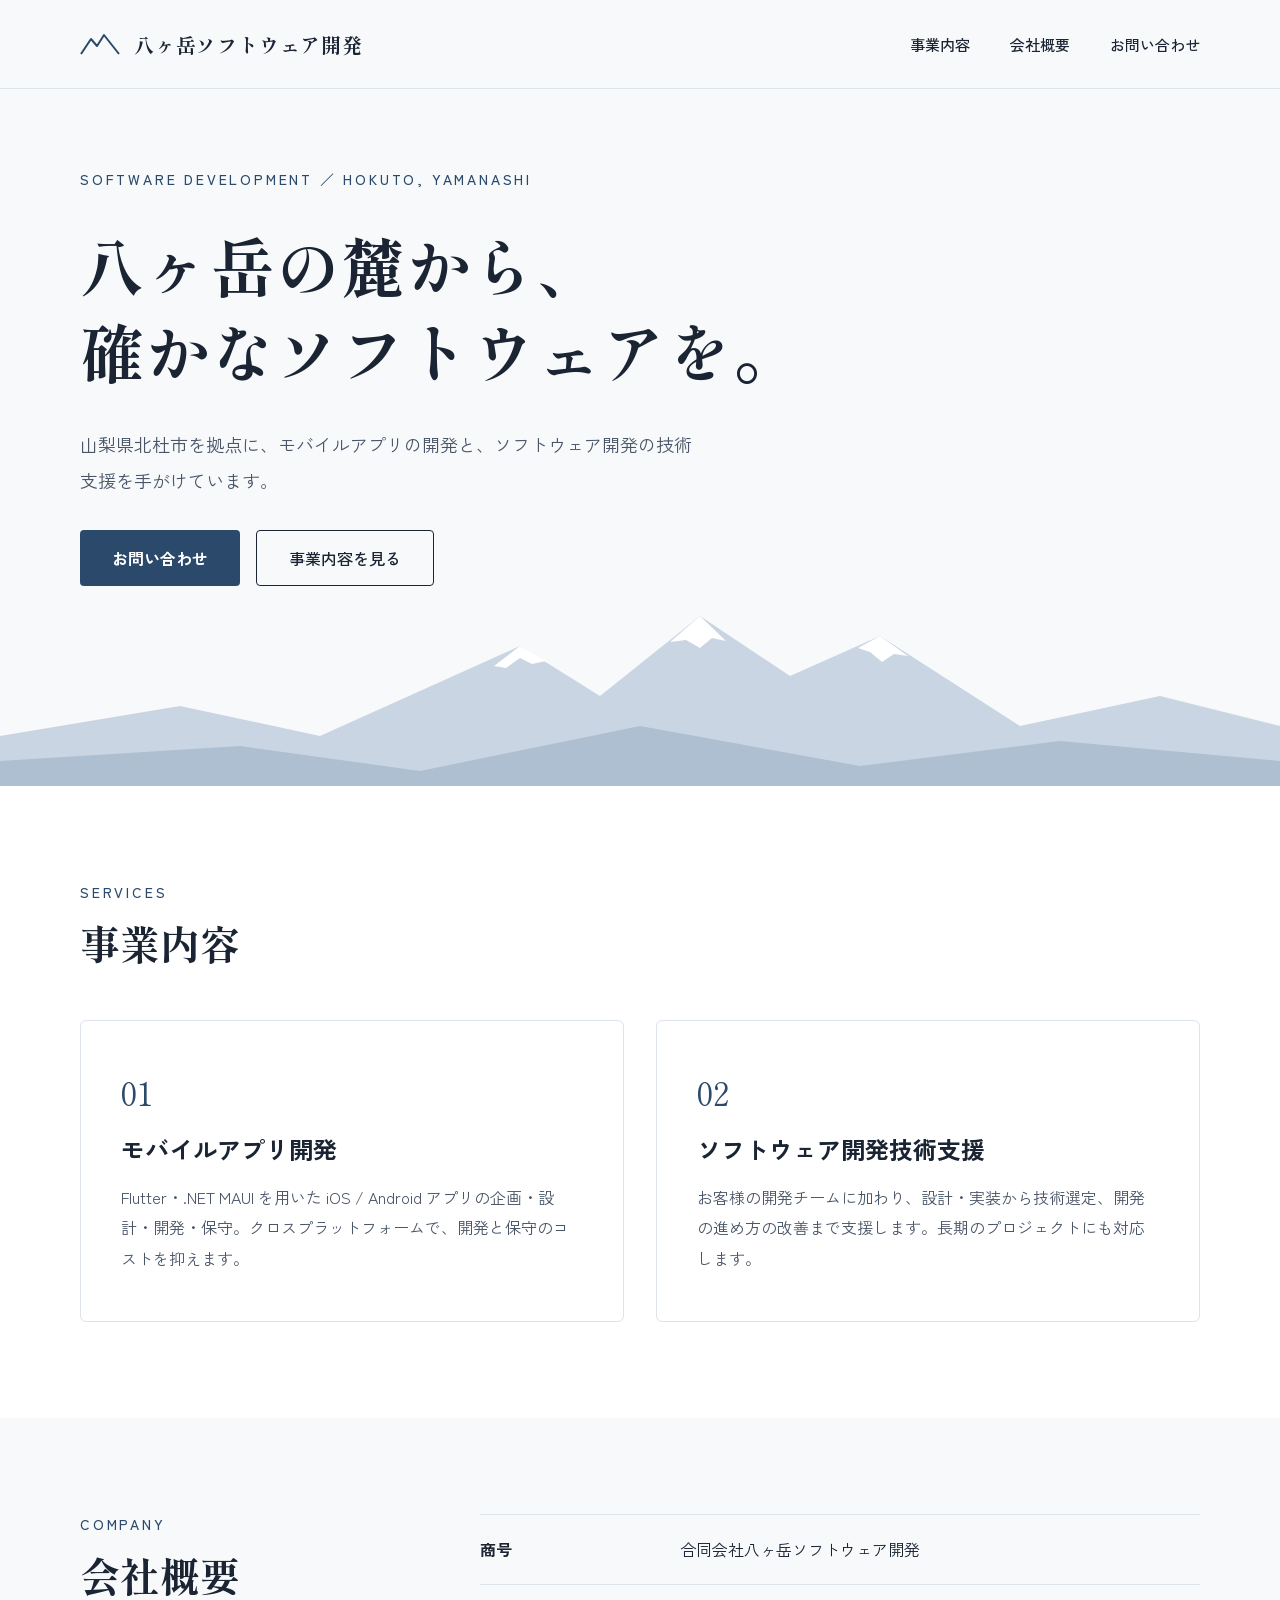
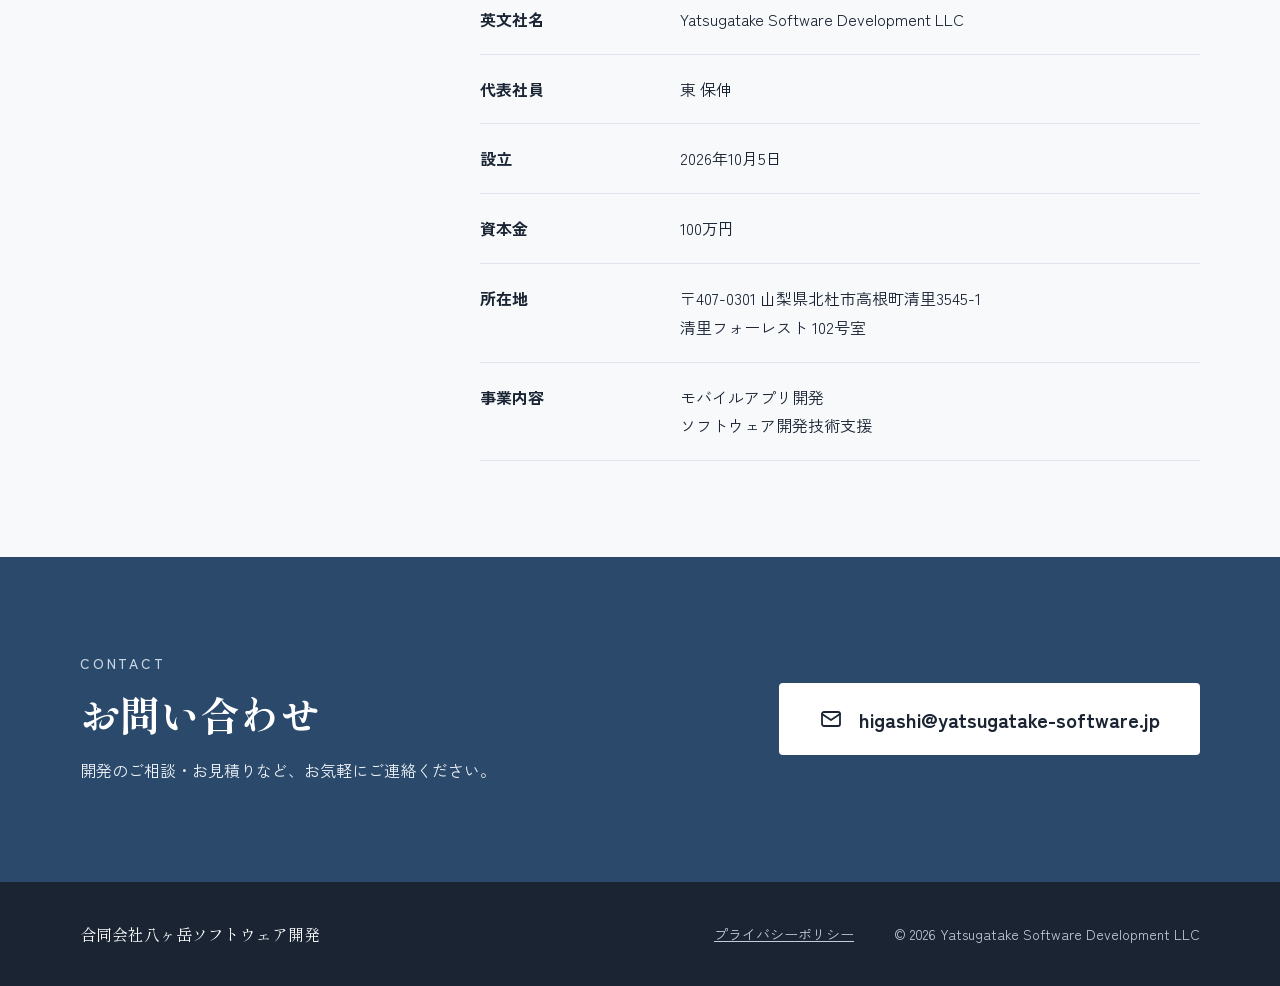
==== index.html @ 00bfafa1 "会社HP（トップ・プライバシーポリシー）を追加 Co-Authored-By: Claude Opus 5.5 <noreply@anthropic.com> Claude-Session: http" ====
<!doctype html>
<html lang="ja">
<head>
<meta charset="utf-8">
<meta name="viewport" content="width=device-width, initial-scale=1">
<title>合同会社八ヶ岳ソフトウェア開発</title>
<meta name="description" content="山梨県北杜市を拠点に、モバイルアプリの開発と、ソフトウェア開発の技術支援を手がけています。">
<meta property="og:title" content="合同会社八ヶ岳ソフトウェア開発">
<meta property="og:description" content="山梨県北杜市を拠点に、モバイルアプリの開発と、ソフトウェア開発の技術支援を手がけています。">
<meta property="og:type" content="website">
<meta property="og:url" content="https://yatsugatake-software.jp/">
<link rel="icon" href="favicon.svg" type="image/svg+xml">
<link rel="preconnect" href="https://fonts.googleapis.com">
<link rel="preconnect" href="https://fonts.gstatic.com" crossorigin>
<link rel="stylesheet" href="https://fonts.googleapis.com/css2?family=Shippori+Mincho:wght@500;700&amp;family=Zen+Kaku+Gothic+New:wght@400;500;700&amp;display=swap">
<link rel="stylesheet" href="style.css">
</head>
<body>

<header class="site-header">
<div class="wrap">
<a href="#top" class="brand">
<svg width="40" height="24" viewBox="0 0 40 24" fill="none" stroke="#2b4a6b" stroke-width="2" stroke-linejoin="round" aria-hidden="true"><path d="M1 22 L11 7 L17 14 L24 3 L39 22"/></svg>
<span class="mincho">八ヶ岳ソフトウェア開発</span>
</a>
<nav class="nav" aria-label="メインメニュー">
<a href="#services">事業内容</a>
<a href="#company">会社概要</a>
<a href="#contact">お問い合わせ</a>
</nav>
</div>
</header>

<main>
<section id="top" class="hero">
<div class="wrap">
<div class="label">SOFTWARE DEVELOPMENT ／ HOKUTO, YAMANASHI</div>
<h1 class="mincho">八ヶ岳の麓から、<br>確かなソフトウェアを。</h1>
<p>山梨県北杜市を拠点に、モバイルアプリの開発と、ソフトウェア開発の技術支援を手がけています。</p>
<div class="buttons">
<a href="#contact" class="btn btn-primary">お問い合わせ</a>
<a href="#services" class="btn btn-ghost">事業内容を見る</a>
</div>
</div>
<svg class="mountains" viewBox="0 0 1280 200" preserveAspectRatio="none" fill="none" aria-hidden="true">
<path d="M0 200 L0 150 L180 120 L320 150 L520 60 L600 110 L700 30 L790 90 L880 50 L1020 140 L1160 110 L1280 140 L1280 200 Z" fill="#c9d5e2"/>
<path d="M494 80 L520 60 L546 75 L532 78 L520 72 L506 82 Z" fill="#ffffff"/>
<path d="M670 56 L700 30 L726 55 L712 52 L700 62 L686 54 Z" fill="#ffffff"/>
<path d="M858 62 L880 50 L908 70 L894 68 L882 76 L870 66 Z" fill="#ffffff"/>
<path d="M0 200 L0 175 L240 160 L420 185 L640 140 L860 180 L1060 155 L1280 175 L1280 200 Z" fill="#aebfd2"/>
</svg>
</section>

<section id="services" class="section services">
<div class="wrap">
<div class="heading">
<div class="label">SERVICES</div>
<h2 class="mincho">事業内容</h2>
</div>
<div class="cards">
<div class="card">
<div class="num mincho">01</div>
<h3>モバイルアプリ開発</h3>
<p>Flutter・.NET MAUI を用いた iOS / Android アプリの企画・設計・開発・保守。クロスプラットフォームで、開発と保守のコストを抑えます。</p>
</div>
<div class="card">
<div class="num mincho">02</div>
<h3>ソフトウェア開発技術支援</h3>
<p>お客様の開発チームに加わり、設計・実装から技術選定、開発の進め方の改善まで支援します。長期のプロジェクトにも対応します。</p>
</div>
</div>
</div>
</section>

<section id="company" class="section company">
<div class="wrap">
<div class="heading">
<div class="label">COMPANY</div>
<h2 class="mincho">会社概要</h2>
</div>
<dl class="profile">
<dt>商号</dt><dd>合同会社八ヶ岳ソフトウェア開発</dd>
<dt>英文社名</dt><dd>Yatsugatake Software Development LLC</dd>
<dt>代表社員</dt><dd>東 保伸</dd>
<dt>設立</dt><dd>2026年10月5日</dd>
<dt>資本金</dt><dd>100万円</dd>
<dt>所在地</dt><dd>〒407-0301 山梨県北杜市高根町清里3545-1<br>清里フォーレスト 102号室</dd>
<dt>事業内容</dt><dd>モバイルアプリ開発<br>ソフトウェア開発技術支援</dd>
</dl>
</div>
</section>

<section id="contact" class="section contact">
<div class="wrap">
<div class="heading">
<div class="label">CONTACT</div>
<h2 class="mincho">お問い合わせ</h2>
<p>開発のご相談・お見積りなど、お気軽にご連絡ください。</p>
</div>
<a href="mailto:higashi@yatsugatake-software.jp" class="mail-btn">
<svg width="24" height="24" viewBox="0 0 24 24" fill="none" stroke="#1a2433" stroke-width="1.8" stroke-linecap="round" stroke-linejoin="round" aria-hidden="true"><rect x="3" y="5" width="18" height="14" rx="2"/><path d="M3 7 L12 13 L21 7"/></svg>
higashi@yatsugatake-software.jp
</a>
</div>
</section>
</main>

<footer class="site-footer">
<div class="wrap">
<span class="name mincho">合同会社八ヶ岳ソフトウェア開発</span>
<div class="links">
<a href="privacy.html">プライバシーポリシー</a>
<span>© 2026 Yatsugatake Software Development LLC</span>
</div>
</div>
</footer>

</body>
</html>
---- style.css ----
:root{
  --accent:#2b4a6b;
  --ink:#1a2433;
  --sub:#4a5668;
  --line:#dde4ec;
  --bg:#f7f9fb;
  --pad:80px;
}
*{box-sizing:border-box}
html{scroll-behavior:smooth}
body{margin:0;background:var(--bg);color:var(--ink);font-family:"Zen Kaku Gothic New","Hiragino Sans","Hiragino Kaku Gothic ProN",sans-serif;-webkit-text-size-adjust:100%}
a{color:var(--accent)}a:hover{color:#1a3050}
.mincho{font-family:"Shippori Mincho",serif}
.wrap{max-width:1280px;margin:0 auto;padding-left:var(--pad);padding-right:var(--pad)}
.label{font-size:14px;font-weight:500;letter-spacing:.2em;color:var(--accent)}
h1,h2,h3,p,dl,dd{margin:0}

/* header */
.site-header{border-bottom:1px solid var(--line);background:var(--bg)}
.site-header .wrap{height:88px;display:flex;align-items:center;justify-content:space-between;gap:24px}
.brand{display:flex;align-items:center;gap:14px;text-decoration:none;color:var(--ink)}
.brand span{font-size:20px;font-weight:700;letter-spacing:.04em}
.nav{display:flex;gap:40px;font-size:15px;font-weight:500}
.nav a{text-decoration:none;color:var(--ink)}

/* hero */
.hero{position:relative;overflow:hidden}
.hero .wrap{min-height:620px;display:flex;flex-direction:column;justify-content:center;gap:32px;padding-top:80px;padding-bottom:200px}
.hero h1{font-size:64px;font-weight:700;line-height:1.35;letter-spacing:.02em}
.hero p{max-width:620px;font-size:18px;line-height:2;color:var(--sub)}
.buttons{display:flex;flex-wrap:wrap;gap:16px}
.btn{display:inline-flex;align-items:center;height:56px;padding:0 32px;text-decoration:none;font-size:16px;border-radius:4px}
.btn-primary{background:var(--accent);color:#fff;font-weight:700}
.btn-primary:hover{color:#fff;background:#1f3654}
.btn-ghost{border:1px solid var(--ink);color:var(--ink);font-weight:500}
.mountains{position:absolute;left:0;bottom:0;width:100%;height:200px;display:block}

/* sections */
.section{padding-top:96px;padding-bottom:96px}
.section h2{font-size:40px;font-weight:700}
.services{background:#fff}
.services .wrap{display:flex;flex-direction:column;gap:48px}
.heading{display:flex;flex-direction:column;gap:12px}
.cards{display:grid;grid-template-columns:repeat(2,minmax(0,1fr));gap:32px}
.card{display:flex;flex-direction:column;gap:16px;padding:48px 40px;border:1px solid var(--line);border-radius:6px}
.card .num{font-size:32px;color:var(--accent)}
.card h3{font-size:24px;font-weight:700}
.card p{font-size:16px;line-height:1.9;color:var(--sub)}

.company .wrap{display:flex;gap:80px}
.company .heading{width:320px;flex-shrink:0}
.profile{flex-grow:1;display:grid;grid-template-columns:200px 1fr;font-size:16px;line-height:1.8}
.profile dt,.profile dd{padding:20px 0;border-top:1px solid var(--line)}
.profile dt{font-weight:700}
.profile dt:last-of-type,.profile dd:last-of-type{border-bottom:1px solid var(--line)}

.contact{background:var(--accent);color:#fff}
.contact .wrap{display:flex;align-items:center;justify-content:space-between;gap:64px}
.contact .label{color:#c9d6e6}
.contact p{font-size:16px;line-height:1.9;color:#eef2f7}
.mail-btn{display:inline-flex;align-items:center;gap:16px;min-height:72px;padding:12px 40px;background:#fff;color:var(--ink);text-decoration:none;font-size:20px;font-weight:700;border-radius:4px;word-break:break-all}
.mail-btn:hover{color:var(--ink);background:#eef2f7}

/* footer */
.site-footer{background:var(--ink);color:#c3ccd8;font-size:14px}
.site-footer .wrap{padding-top:40px;padding-bottom:40px;display:flex;justify-content:space-between;align-items:center;gap:24px;flex-wrap:wrap}
.site-footer .name{font-size:16px;color:#fff}
.site-footer .links{display:flex;gap:40px;align-items:center;flex-wrap:wrap}
.site-footer a{color:#c3ccd8}

/* privacy */
.page-title{background:#fff;border-bottom:1px solid var(--line)}
.page-title .wrap{padding-top:96px;padding-bottom:64px;display:flex;flex-direction:column;gap:12px}
.page-title h1{font-size:48px;font-weight:700}
.policy{max-width:800px;margin:0 auto;padding:72px 24px 96px;display:flex;flex-direction:column;gap:48px;font-size:16px;line-height:2;color:#2c3a4d}
.policy section{display:flex;flex-direction:column;gap:12px}
.policy h2{font-size:22px;font-weight:700;color:var(--ink)}
.policy h2 span{color:var(--accent);margin-right:12px}
.desk{padding:32px 40px;display:grid;grid-template-columns:120px 1fr;row-gap:8px;background:#fff;border:1px solid var(--line);border-radius:6px;line-height:1.8}
.desk dt{font-weight:700}
.date{text-align:right;color:var(--sub)}

/* tablet */
@media (max-width:960px){
  :root{--pad:40px}
  .company .wrap{flex-direction:column;gap:40px}
  .company .heading{width:auto}
  .contact .wrap{flex-direction:column;align-items:flex-start;gap:32px}
  .hero h1{font-size:48px}
}
/* phone */
@media (max-width:640px){
  :root{--pad:20px}
  .site-header .wrap{height:auto;padding-top:16px;padding-bottom:16px;flex-direction:column;align-items:flex-start;gap:12px}
  .brand span{font-size:18px}
  .nav{gap:24px;font-size:14px}
  .hero .wrap{min-height:0;padding-top:56px;padding-bottom:140px;gap:24px}
  .hero h1{font-size:28px}
  .hero p{font-size:16px}
  .mountains{height:120px}
  .section{padding-top:64px;padding-bottom:64px}
  .section h2{font-size:30px}
  .cards{grid-template-columns:1fr;gap:20px}
  .card{padding:32px 24px}
  .card h3{font-size:20px}
  .profile{grid-template-columns:1fr}
  .profile dt{padding-bottom:0;font-size:14px;color:var(--sub)}
  .profile dd{border-top:none;padding-top:4px}
  .profile dt:last-of-type{border-bottom:none}
  .mail-btn{font-size:16px;padding:12px 20px;gap:12px;width:100%}
  .page-title .wrap{padding-top:56px;padding-bottom:40px}
  .page-title h1{font-size:32px}
  .policy{padding:48px 20px 64px;gap:40px}
  .policy h2{font-size:19px}
  .desk{grid-template-columns:1fr;padding:24px 20px;row-gap:0}
  .desk dt{margin-top:12px;font-size:14px;color:var(--sub)}
  .desk dt:first-child{margin-top:0}
}
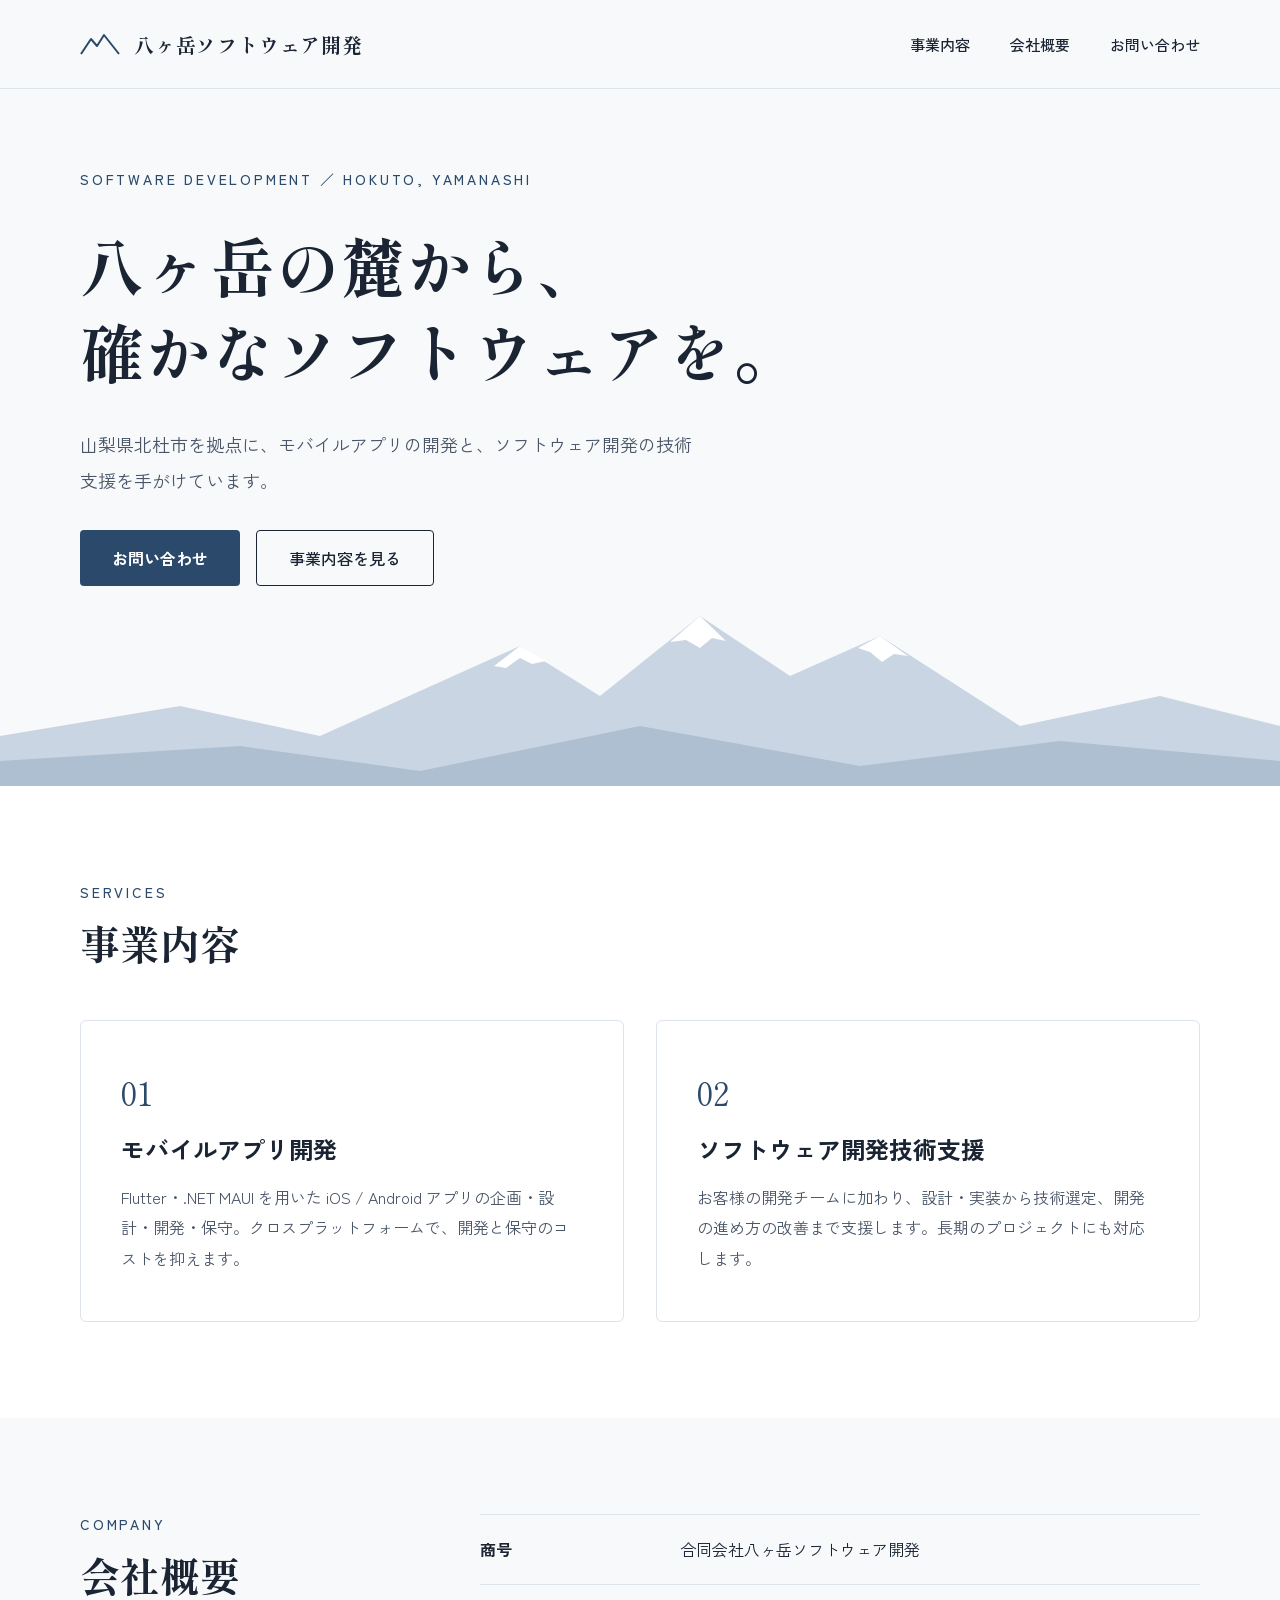
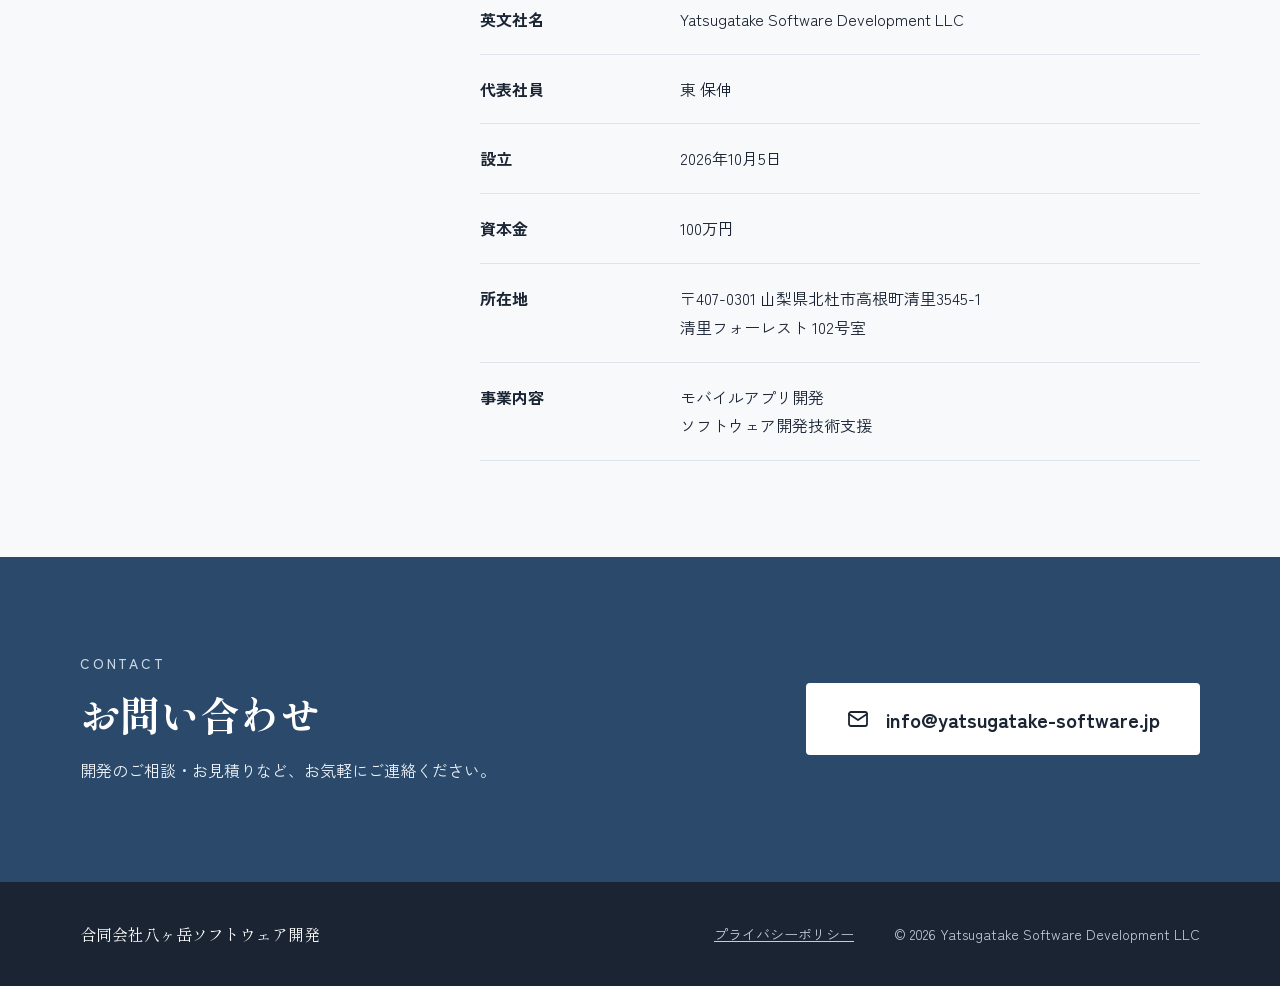
==== commit 7afaf2b5: "問い合わせ先を info@yatsugatake-software.jp に変更 Co-Authored-By: Claude Opus 5.5 <noreply@anthropic.com> Cla" ====
--- a/index.html
+++ b/index.html
@@ -97,9 +97,9 @@
 <h2 class="mincho">お問い合わせ</h2>
 <p>開発のご相談・お見積りなど、お気軽にご連絡ください。</p>
 </div>
-<a href="mailto:higashi@yatsugatake-software.jp" class="mail-btn">
+<a href="mailto:info@yatsugatake-software.jp" class="mail-btn">
 <svg width="24" height="24" viewBox="0 0 24 24" fill="none" stroke="#1a2433" stroke-width="1.8" stroke-linecap="round" stroke-linejoin="round" aria-hidden="true"><rect x="3" y="5" width="18" height="14" rx="2"/><path d="M3 7 L12 13 L21 7"/></svg>
-higashi@yatsugatake-software.jp
+info@yatsugatake-software.jp
 </a>
 </div>
 </section>
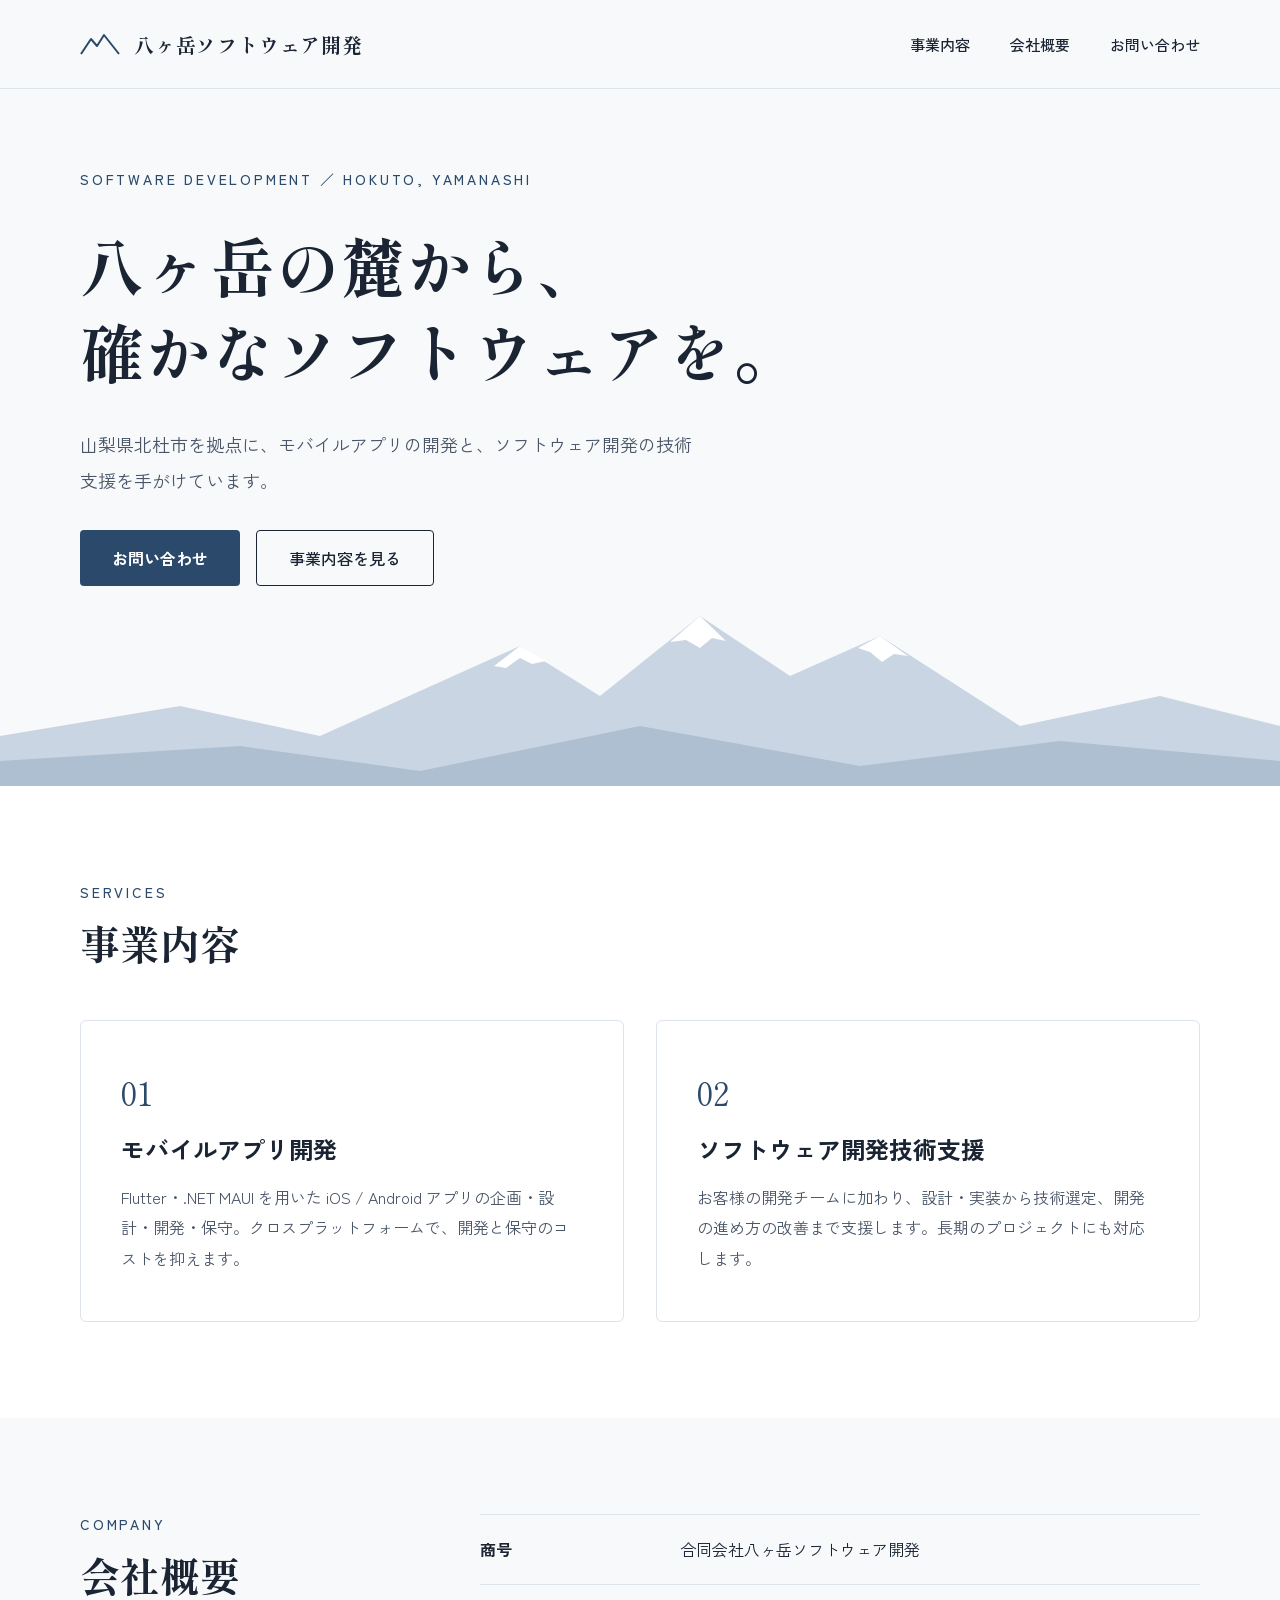
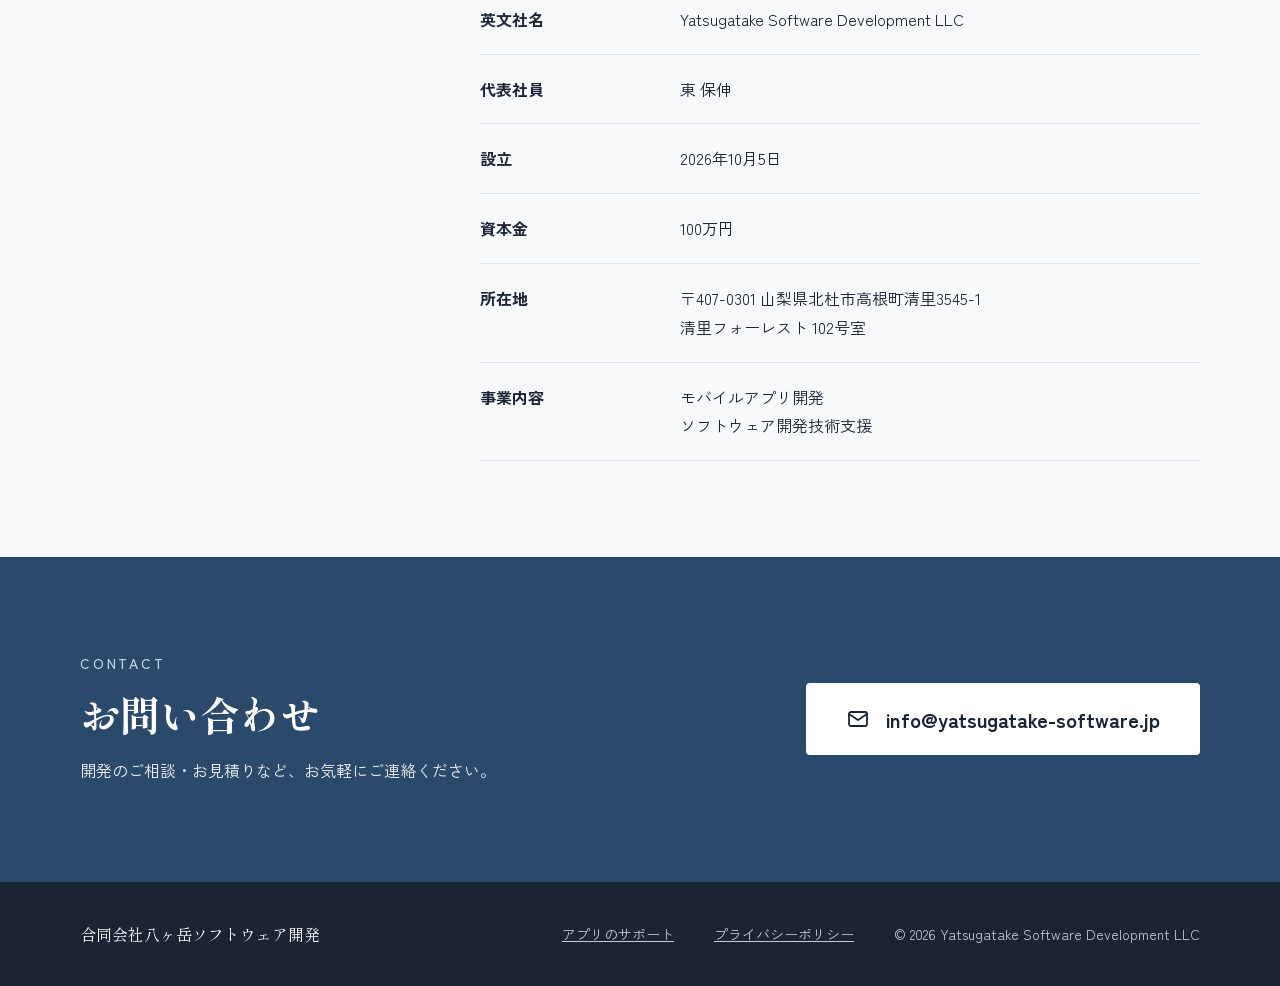
==== commit 6292b824: "アプリのサポートページを追加し、フッターにリンクを追加 Co-Authored-By: Claude Opus 5.5 <noreply@anthropic.com> Claude-Session: " ====
--- a/index.html
+++ b/index.html
@@ -109,6 +109,7 @@
 <div class="wrap">
 <span class="name mincho">合同会社八ヶ岳ソフトウェア開発</span>
 <div class="links">
+<a href="support.html">アプリのサポート</a>
 <a href="privacy.html">プライバシーポリシー</a>
 <span>© 2026 Yatsugatake Software Development LLC</span>
 </div>
--- a/style.css
+++ b/style.css
@@ -80,6 +80,16 @@
 .desk dt{font-weight:700}
 .date{text-align:right;color:var(--sub)}
 
+/* support */
+.support-mail{align-self:flex-start;background:var(--accent);color:#fff;margin-top:8px}
+.support-mail:hover{background:#1f3654;color:#fff}
+.support-list{margin:0;padding-left:1.4em}
+.faq{display:flex;flex-direction:column;gap:6px}
+.faq dt{font-weight:700;color:var(--ink);margin-top:14px}
+.faq dt:first-child{margin-top:0}
+.faq dt::before{content:"Q. ";color:var(--accent)}
+.faq dd{padding-left:1.6em}
+
 /* tablet */
 @media (max-width:960px){
   :root{--pad:40px}
